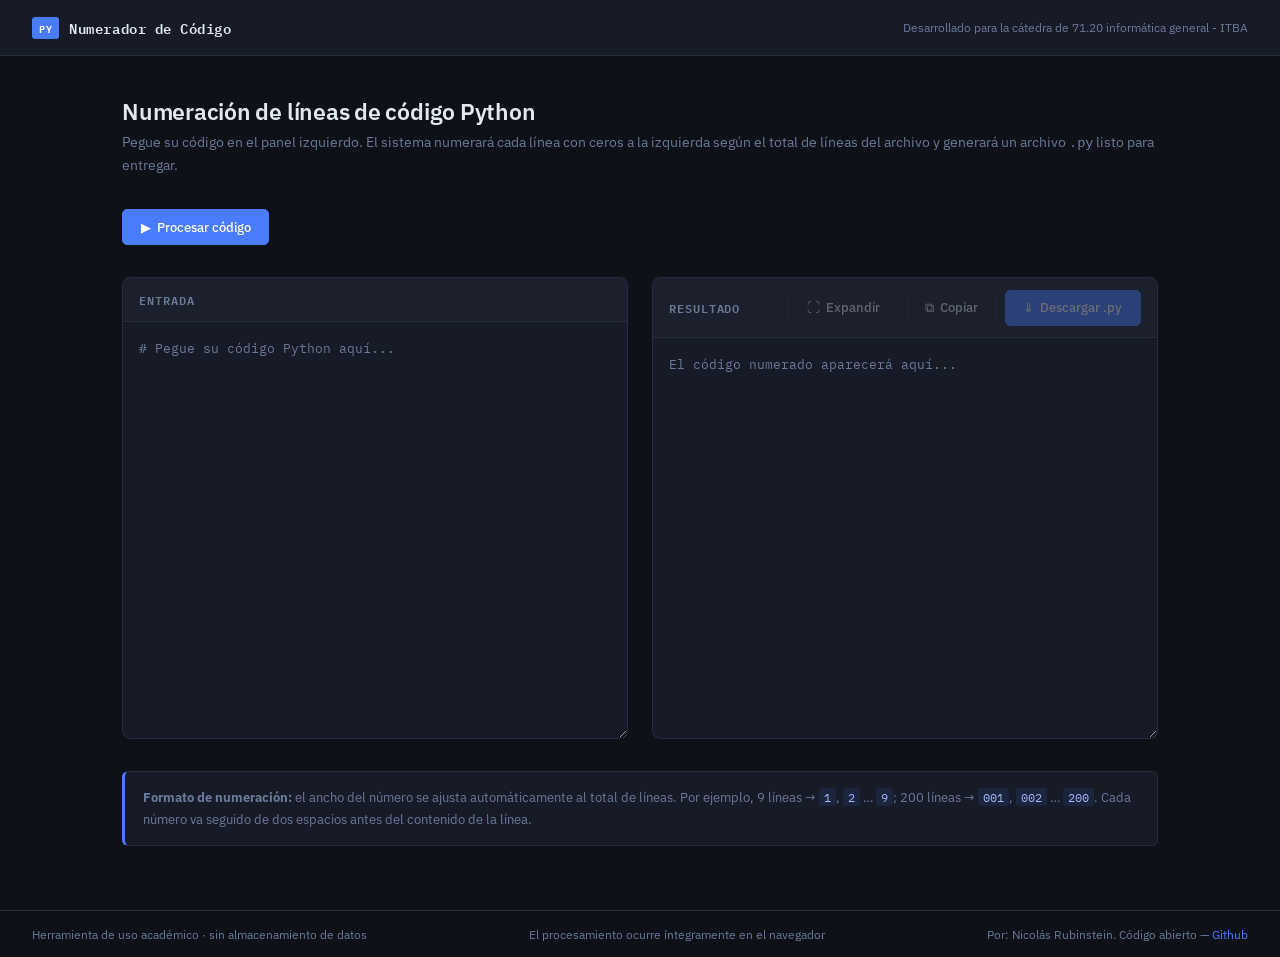
==== index.html @ 87188688 "first-commit" ====
<!doctype html>
<html lang="es">
  <head>
    <meta charset="UTF-8" />
    <meta name="viewport" content="width=device-width, initial-scale=1.0" />
    <title>Numerador de Código — Herramienta Académica</title>
    <link rel="preconnect" href="https://fonts.googleapis.com" />
    <link
      href="https://fonts.googleapis.com/css2?family=IBM+Plex+Mono:wght@400;500;600&family=IBM+Plex+Sans:wght@300;400;500;600&display=swap"
      rel="stylesheet"
    />
    <link rel="stylesheet" href="styles.css" />
  </head>
  <body>
    <header>
      <div class="logo">
        <span class="logo-badge">PY</span>
        Numerador de Código
      </div>
      <span class="header-meta"
        >Desarrollado para la cátedra de 71.20 informática general - ITBA</span
      >
    </header>

    <main>
      <div class="page-title">
        <h1>Numeración de líneas de código Python</h1>
        <p>
          Pegue su código en el panel izquierdo. El sistema numerará cada línea
          con ceros a la izquierda según el total de líneas del archivo y
          generará un archivo <code>.py</code> listo para entregar.
        </p>
      </div>

      <!-- Action bar (top) -->
      <div class="action-bar">
        <button class="btn btn-primary" id="btn-process">
          &#9654;&nbsp; Procesar código
        </button>
        <span class="status" id="status"></span>
      </div>

      <!-- Two-panel editor -->
      <div class="panels">
        <!-- Input -->
        <div class="panel">
          <div class="panel-header">
            <span class="panel-label">Entrada</span>
            <span class="line-count" id="input-count"></span>
          </div>
          <textarea
            id="input"
            spellcheck="false"
            autocomplete="off"
            autocorrect="off"
            autocapitalize="off"
            placeholder="# Pegue su código Python aquí..."
          ></textarea>
        </div>

        <!-- Output -->
        <div class="panel">
          <div class="panel-header">
            <span class="panel-label">Resultado</span>
            <div class="output-actions">
              <span class="line-count" id="output-count"></span>
              <button
                class="btn btn-secondary"
                id="btn-expand"
                disabled
                title="Ver en pantalla completa"
              >
                &#x26F6;&nbsp; Expandir
              </button>
              <button class="btn btn-secondary" id="btn-copy" disabled>
                &#10697;&nbsp; Copiar
              </button>
              <button class="btn btn-primary" id="btn-download" disabled>
                &#8659;&nbsp; Descargar .py
              </button>
            </div>
          </div>
          <textarea
            id="output"
            spellcheck="false"
            readonly
            placeholder="El código numerado aparecerá aquí..."
          ></textarea>
        </div>
      </div>

      <!-- Info box -->
      <div class="info-box">
        <strong>Formato de numeración:</strong> el ancho del número se ajusta
        automáticamente al total de líneas. Por ejemplo, 9 líneas →
        <code>1</code>, <code>2</code> … <code>9</code>; 200 líneas →
        <code>001</code>, <code>002</code> … <code>200</code>. Cada número va
        seguido de dos espacios antes del contenido de la línea.
      </div>
    </main>

    <footer>
      <span>Herramienta de uso académico · sin almacenamiento de datos</span>
      <span>El procesamiento ocurre íntegramente en el navegador</span>
      <span>
        Por: Nicolás Rubinstein. Código abierto —
        <a
          href="https://github.com/nicolasrubinstein/numerador"
          target="_blank"
          rel="noopener"
          >Github</a
        >
      </span>
    </footer>

    <!-- Expand overlay -->
    <div id="expand-overlay">
      <div class="expand-modal">
        <div class="expand-modal-header">
          <span class="panel-label">Resultado — Vista expandida</span>
          <div class="output-actions">
            <button class="btn btn-secondary" id="expand-copy">
              &#10697;&nbsp; Copiar
            </button>
            <button class="btn btn-primary" id="expand-download">
              &#8659;&nbsp; Descargar .py
            </button>
            <button
              class="btn btn-secondary"
              id="expand-close"
              title="Cerrar (Esc)"
            >
              &#x2715;&nbsp; Cerrar
            </button>
          </div>
        </div>
        <textarea id="expand-textarea" spellcheck="false" readonly></textarea>
      </div>
    </div>

    <div id="toast"></div>

    <script src="app.js"></script>
  </body>
</html>
---- styles.css ----
:root {
  --bg: #0e1117;
  --surface: #161b27;
  --border: #252d3d;
  --accent: #4a7cff;
  --success: #22c55e;
  --text: #e2e8f0;
  --muted: #6b7a99;
  --mono: "IBM Plex Mono", monospace;
  --sans: "IBM Plex Sans", sans-serif;
}

*,
*::before,
*::after {
  box-sizing: border-box;
  margin: 0;
  padding: 0;
}

body {
  font-family: var(--sans);
  background: var(--bg);
  color: var(--text);
  min-height: 100vh;
  display: flex;
  flex-direction: column;
}

/* ── HEADER ── */
header {
  border-bottom: 1px solid var(--border);
  padding: 0 2rem;
  display: flex;
  align-items: center;
  justify-content: space-between;
  height: 56px;
  background: var(--surface);
  position: sticky;
  top: 0;
  z-index: 10;
}

.logo {
  display: flex;
  align-items: center;
  gap: 10px;
  font-family: var(--mono);
  font-size: 0.85rem;
  font-weight: 600;
  letter-spacing: 0.04em;
  color: var(--text);
}

.logo-badge {
  background: var(--accent);
  color: #fff;
  font-size: 0.65rem;
  padding: 2px 7px;
  border-radius: 3px;
  font-weight: 600;
  letter-spacing: 0.06em;
}

.header-meta {
  font-size: 0.75rem;
  color: var(--muted);
}

/* ── MAIN ── */
main {
  flex: 1;
  max-width: 1100px;
  width: 100%;
  margin: 0 auto;
  padding: 2.5rem 2rem 4rem;
  display: flex;
  flex-direction: column;
  gap: 2rem;
}

/* ── PAGE TITLE ── */
.page-title h1 {
  font-size: 1.45rem;
  font-weight: 600;
  letter-spacing: -0.01em;
  margin-bottom: 0.4rem;
}

.page-title p {
  font-size: 0.85rem;
  color: var(--muted);
  line-height: 1.6;
}

/* ── PANELS ── */
.panels {
  display: grid;
  grid-template-columns: 1fr 1fr;
  gap: 1.5rem;
}

@media (max-width: 768px) {
  .panels {
    grid-template-columns: 1fr;
  }
}

.panel {
  background: var(--surface);
  border: 1px solid var(--border);
  border-radius: 8px;
  display: flex;
  flex-direction: column;
  overflow: hidden;
}

.panel-header {
  display: flex;
  align-items: center;
  justify-content: space-between;
  padding: 0.7rem 1rem;
  border-bottom: 1px solid var(--border);
  background: rgba(255, 255, 255, 0.025);
}

.panel-label {
  font-family: var(--mono);
  font-size: 0.72rem;
  font-weight: 600;
  letter-spacing: 0.08em;
  color: var(--muted);
  text-transform: uppercase;
}

.line-count {
  font-family: var(--mono);
  font-size: 0.72rem;
  color: var(--muted);
}

/* ── TEXTAREAS ── */
textarea {
  flex: 1;
  width: 100%;
  min-height: 400px;
  background: transparent;
  border: none;
  outline: none;
  resize: vertical;
  font-family: var(--mono);
  font-size: 0.82rem;
  line-height: 1.65;
  color: var(--text);
  padding: 1rem;
  tab-size: 4;
  caret-color: var(--accent);
}

textarea::placeholder {
  color: var(--muted);
}
textarea:focus {
  background: rgba(74, 124, 255, 0.03);
}

#output {
  color: #c9d8ff;
}

/* ── ACTION BAR ── */
.action-bar {
  display: flex;
  align-items: center;
  gap: 0.75rem;
  flex-wrap: wrap;
}

.btn {
  display: inline-flex;
  align-items: center;
  gap: 0.45rem;
  padding: 0.55rem 1.1rem;
  border-radius: 5px;
  font-family: var(--sans);
  font-size: 0.82rem;
  font-weight: 500;
  cursor: pointer;
  border: 1px solid transparent;
  transition:
    background 0.15s,
    border-color 0.15s,
    opacity 0.15s;
}

.btn-primary {
  background: var(--accent);
  color: #fff;
  border-color: var(--accent);
}

.btn-primary:hover {
  background: #3a6aee;
  border-color: #3a6aee;
}

.btn-secondary {
  background: transparent;
  color: var(--text);
  border-color: var(--border);
}

.btn-secondary:hover {
  background: rgba(255, 255, 255, 0.05);
  border-color: #3a4460;
}

.btn:disabled {
  opacity: 0.35;
  cursor: not-allowed;
}

.status {
  font-size: 0.78rem;
  color: var(--muted);
  margin-left: auto;
  font-family: var(--mono);
}

.status.ok {
  color: var(--success);
}
.status.err {
  color: #f87171;
}

.output-actions {
  display: flex;
  gap: 0.5rem;
  align-items: center;
}

/* ── INFO BOX ── */
.info-box {
  background: var(--surface);
  border: 1px solid var(--border);
  border-left: 3px solid var(--accent);
  border-radius: 6px;
  padding: 0.9rem 1.1rem;
  font-size: 0.8rem;
  color: var(--muted);
  line-height: 1.7;
}

.info-box code {
  font-family: var(--mono);
  font-size: 0.78rem;
  color: #a5b8ff;
  background: rgba(74, 124, 255, 0.1);
  padding: 1px 5px;
  border-radius: 3px;
}

/* ── FOOTER ── */
footer {
  border-top: 1px solid var(--border);
  padding: 1rem 2rem;
  font-size: 0.72rem;
  color: var(--muted);
  display: flex;
  justify-content: space-between;
  align-items: center;
  gap: 1rem;
  flex-wrap: wrap;
}

footer a {
  color: var(--accent);
  text-decoration: none;
}

footer a:hover {
  text-decoration: underline;
}

/* ── EXPAND OVERLAY ── */
#expand-overlay {
  display: none;
  position: fixed;
  inset: 0;
  background: rgba(0, 0, 0, 0.75);
  z-index: 200;
  align-items: center;
  justify-content: center;
  padding: 2rem;
}

#expand-overlay.open {
  display: flex;
}

.expand-modal {
  background: var(--surface);
  border: 1px solid var(--border);
  border-radius: 10px;
  width: 100%;
  max-width: 1200px;
  height: 90vh;
  display: flex;
  flex-direction: column;
  overflow: hidden;
}

.expand-modal-header {
  display: flex;
  align-items: center;
  justify-content: space-between;
  padding: 0.7rem 1rem;
  border-bottom: 1px solid var(--border);
  background: rgba(255, 255, 255, 0.025);
  flex-shrink: 0;
}

#expand-textarea {
  flex: 1;
  min-height: unset;
  resize: none;
  color: #c9d8ff;
}

/* ── TOAST ── */
#toast {
  position: fixed;
  bottom: 2rem;
  right: 2rem;
  background: var(--success);
  color: #fff;
  padding: 0.6rem 1.2rem;
  border-radius: 5px;
  font-size: 0.82rem;
  font-weight: 500;
  opacity: 0;
  pointer-events: none;
  transition: opacity 0.2s;
  z-index: 100;
}

#toast.show {
  opacity: 1;
}
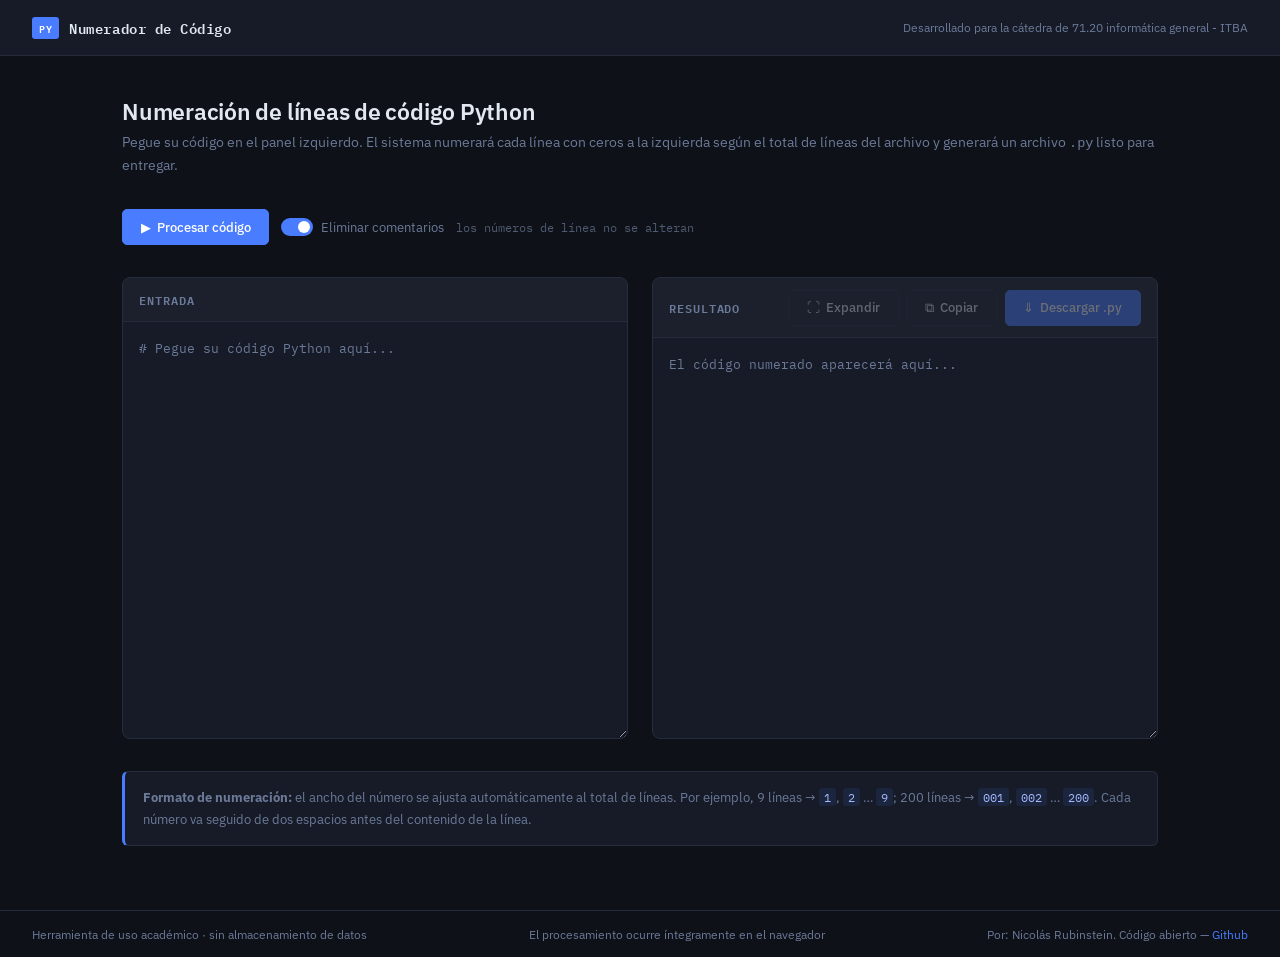
==== commit cd7a2020: "toggle: eliminar commments" ====
--- a/index.html
+++ b/index.html
@@ -37,6 +37,12 @@
         <button class="btn btn-primary" id="btn-process">
           &#9654;&nbsp; Procesar código
         </button>
+        <label class="toggle-label">
+          <input type="checkbox" id="toggle-comments" checked />
+          <span class="toggle-switch"></span>
+          Eliminar comentarios
+        </label>
+        <span class="toggle-hint">los números de línea no se alteran</span>
         <span class="status" id="status"></span>
       </div>
 
--- a/styles.css
+++ b/styles.css
@@ -238,6 +238,61 @@
   display: flex;
   gap: 0.5rem;
   align-items: center;
+}
+
+/* ── TOGGLE ── */
+.toggle-label {
+  display: inline-flex;
+  align-items: center;
+  gap: 0.5rem;
+  font-size: 0.82rem;
+  color: var(--muted);
+  cursor: pointer;
+  user-select: none;
+}
+
+.toggle-label input[type="checkbox"] {
+  display: none;
+}
+
+.toggle-switch {
+  position: relative;
+  width: 32px;
+  height: 18px;
+  background: var(--border);
+  border-radius: 9px;
+  transition: background 0.2s;
+  flex-shrink: 0;
+}
+
+.toggle-switch::after {
+  content: "";
+  position: absolute;
+  top: 3px;
+  left: 3px;
+  width: 12px;
+  height: 12px;
+  background: var(--muted);
+  border-radius: 50%;
+  transition:
+    transform 0.2s,
+    background 0.2s;
+}
+
+.toggle-label input:checked + .toggle-switch {
+  background: var(--accent);
+}
+
+.toggle-label input:checked + .toggle-switch::after {
+  transform: translateX(14px);
+  background: #fff;
+}
+
+.toggle-hint {
+  font-size: 0.72rem;
+  color: var(--muted);
+  font-family: var(--mono);
+  opacity: 0.7;
 }
 
 /* ── INFO BOX ── */
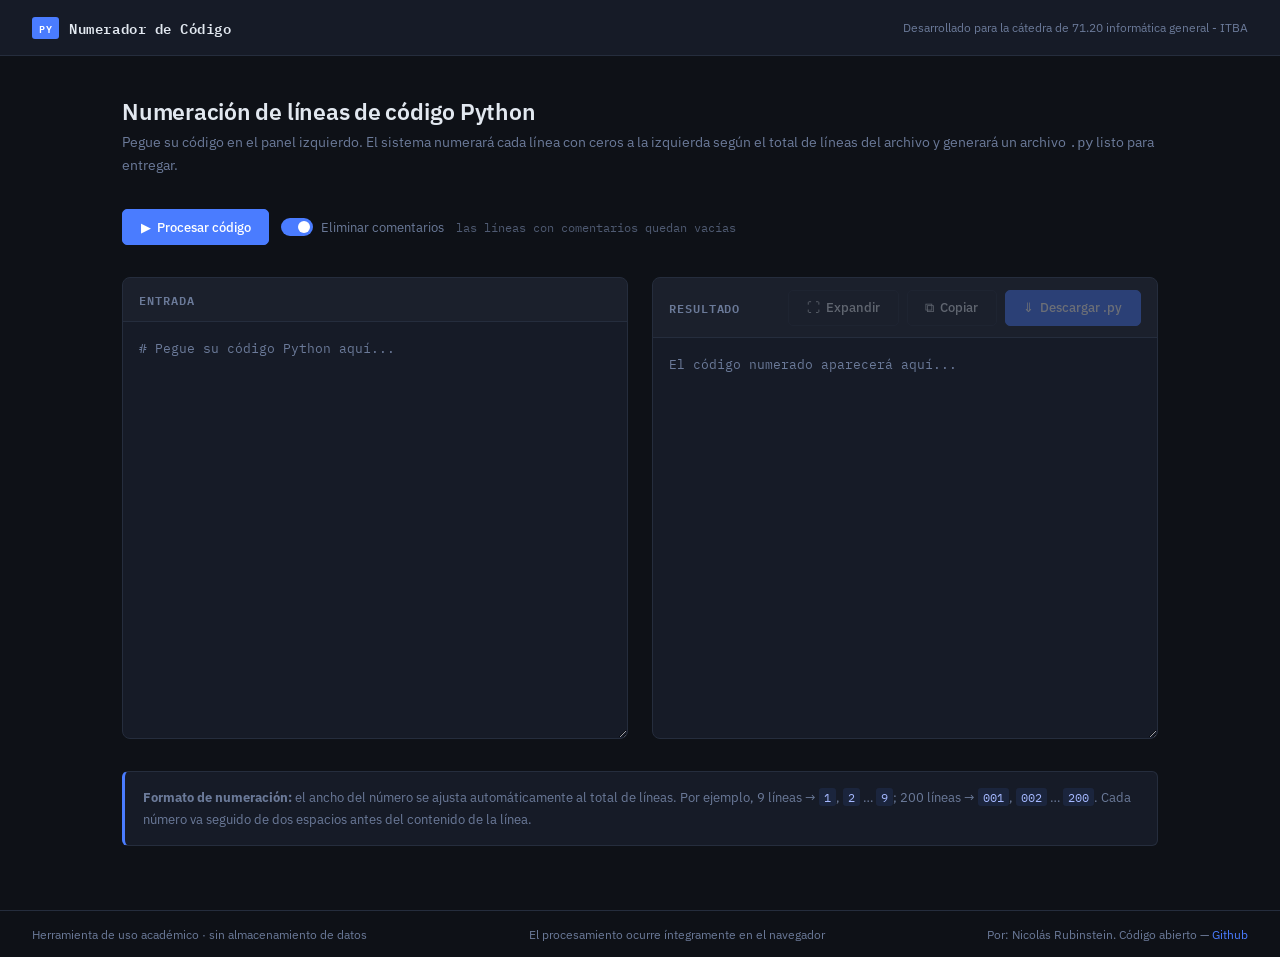
==== commit 2343e59f: "toggle de comentarios, antes estaba mal" ====
--- a/index.html
+++ b/index.html
@@ -42,7 +42,7 @@
           <span class="toggle-switch"></span>
           Eliminar comentarios
         </label>
-        <span class="toggle-hint">los números de línea no se alteran</span>
+        <span class="toggle-hint">las líneas con comentarios quedan vacías</span>
         <span class="status" id="status"></span>
       </div>
 
